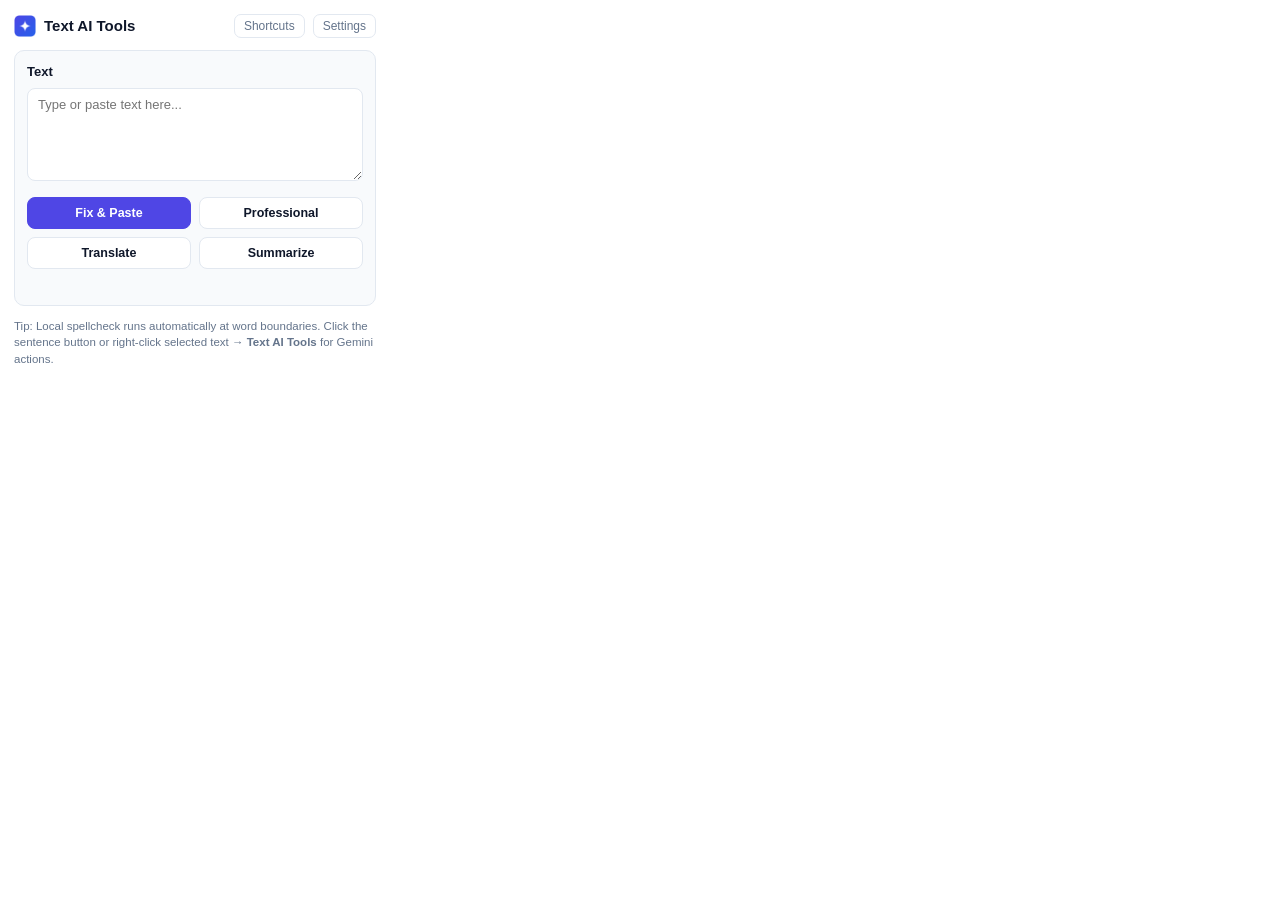
==== popup.html @ 30181b88 "feat: local spellcheck, Turkish morphology/deasciifier, bilingual matching & manual Gemini suggestio" ====
<!DOCTYPE html>
<html lang="en">
  <head>
    <meta charset="UTF-8" />
    <title>Text AI Tools</title>
    <link rel="stylesheet" href="styles.css" />
  </head>
  <body class="popup-body">
    <div class="header">
      <div class="title-wrap">
        <img src="icons/icon48.png" alt="Logo" />
        <h1>Text AI Tools</h1>
      </div>
      <div class="row">
        <button id="open-shortcuts" class="link-btn" type="button">Shortcuts</button>
        <button id="open-options" class="link-btn" type="button">Settings</button>
      </div>
    </div>

    <div id="api-banner" class="card hidden">
      <label for="quick-key">Gemini API Key Required</label>
      <div class="row">
        <input id="quick-key" type="password" placeholder="AIza..." />
        <button id="save-quick-key" class="btn btn-primary" type="button">Save</button>
      </div>
      <div class="hint">
        Stored locally (unencrypted) in your browser profile (<code>chrome.storage.local</code>). Open <b>Settings</b> for security boundary details.
      </div>
    </div>

    <div class="card">
      <label for="input-text">Text</label>
      <textarea id="input-text" rows="5" placeholder="Type or paste text here..."></textarea>
      <div class="actions-grid">
        <button class="btn btn-primary action-btn" data-action="fix" type="button">Fix &amp; Paste</button>
        <button class="btn action-btn" data-action="professional" type="button">Professional</button>
        <button class="btn action-btn" id="translate-btn" data-action="translate" type="button">Translate</button>
        <button class="btn action-btn" data-action="summarize" type="button">Summarize</button>
      </div>
      <div id="status" class="status"></div>
    </div>

    <div id="result-card" class="card hidden">
      <div class="row-between" style="margin-bottom: 6px;">
        <label for="output-text" style="margin-bottom: 0;">Result</label>
        <button id="copy-output" class="link-btn" type="button">Copy</button>
      </div>
      <textarea id="output-text" rows="5" readonly></textarea>
    </div>

    <div class="hint">
      Tip: Local spellcheck runs automatically at word boundaries. Click the sentence button or right-click selected text → <b>Text AI Tools</b> for Gemini actions.
    </div>

    <script type="module" src="popup.js"></script>
  </body>
</html>
---- styles.css ----
:root {
  color-scheme: light dark;
  --bg: #ffffff;
  --surface: #f8fafc;
  --border: #e2e8f0;
  --text: #0f172a;
  --muted: #64748b;
  --primary: #4f46e5;
  --primary-hover: #4338ca;
  --success: #059669;
  --danger: #dc2626;
  --notice-bg: #fffbeb;
  --notice-border: #f59e0b;
  --notice-text: #78350f;
}

@media (prefers-color-scheme: dark) {
  :root {
    --bg: #0f172a;
    --surface: #1e293b;
    --border: #334155;
    --text: #f8fafc;
    --muted: #94a3b8;
    --primary: #6366f1;
    --primary-hover: #4f46e5;
    --success: #34d399;
    --danger: #f87171;
    --notice-bg: rgba(245, 158, 11, 0.12);
    --notice-border: #d97706;
    --notice-text: #fde68a;
  }
}

* {
  box-sizing: border-box;
}

body {
  margin: 0;
  background: var(--bg);
  color: var(--text);
  font-family: -apple-system, BlinkMacSystemFont, "Segoe UI", Roboto, sans-serif;
  font-size: 13px;
  line-height: 1.45;
}

.popup-body {
  width: 390px;
  padding: 14px;
}

.options-body {
  max-width: 560px;
  margin: 32px auto;
  padding: 20px;
}

.header {
  display: flex;
  align-items: center;
  justify-content: space-between;
  margin-bottom: 12px;
}

.title-wrap {
  display: flex;
  align-items: center;
  gap: 8px;
}

.title-wrap img {
  width: 22px;
  height: 22px;
}

h1 {
  margin: 0;
  font-size: 15px;
  font-weight: 700;
}

.link-btn {
  background: transparent;
  border: 1px solid var(--border);
  color: var(--muted);
  border-radius: 7px;
  padding: 4px 9px;
  font-size: 12px;
  cursor: pointer;
}

.link-btn:hover {
  color: var(--text);
  border-color: var(--muted);
}

.card {
  background: var(--surface);
  border: 1px solid var(--border);
  border-radius: 10px;
  padding: 12px;
  margin-bottom: 12px;
}

label {
  display: block;
  font-weight: 600;
  margin-bottom: 6px;
}

textarea,
input[type="text"],
input[type="password"] {
  width: 100%;
  background: var(--bg);
  color: var(--text);
  border: 1px solid var(--border);
  border-radius: 8px;
  padding: 8px 10px;
  font-family: inherit;
  font-size: 13px;
  resize: vertical;
}

textarea:focus,
input:focus {
  outline: 2px solid var(--primary);
  outline-offset: -1px;
}

.actions-grid {
  display: grid;
  grid-template-columns: 1fr 1fr;
  gap: 8px;
  margin-top: 10px;
}

.btn {
  border: 1px solid var(--border);
  background: var(--bg);
  color: var(--text);
  border-radius: 8px;
  padding: 8px 10px;
  font-size: 12.5px;
  font-weight: 600;
  cursor: pointer;
  transition: background 0.12s ease;
}

.btn:hover:not(:disabled) {
  background: var(--surface);
}

.btn:disabled {
  opacity: 0.55;
  cursor: not-allowed;
}

.btn-primary {
  background: var(--primary);
  border-color: var(--primary);
  color: #ffffff;
}

.btn-primary:hover:not(:disabled) {
  background: var(--primary-hover);
}

.row {
  display: flex;
  align-items: center;
  gap: 8px;
}

.row-between {
  display: flex;
  align-items: center;
  justify-content: space-between;
  gap: 8px;
}

.checkbox-row {
  display: flex;
  align-items: flex-start;
  gap: 8px;
  font-weight: 500;
  margin-bottom: 8px;
  cursor: pointer;
}

.checkbox-row:last-child {
  margin-bottom: 0;
}

.checkbox-row input[type="checkbox"] {
  margin-top: 2px;
  flex-shrink: 0;
}

.security-notice {
  margin-top: 10px;
  padding: 9px 11px;
  border-radius: 8px;
  border: 1px solid var(--notice-border);
  background: var(--notice-bg);
  color: var(--notice-text);
  font-size: 12px;
  line-height: 1.45;
}

.status {
  font-size: 12px;
  margin-top: 8px;
  min-height: 16px;
}

.status.ok {
  color: var(--success);
}

.status.err {
  color: var(--danger);
}

.hint {
  color: var(--muted);
  font-size: 11.5px;
  margin-top: 6px;
}

.hidden {
  display: none !important;
}
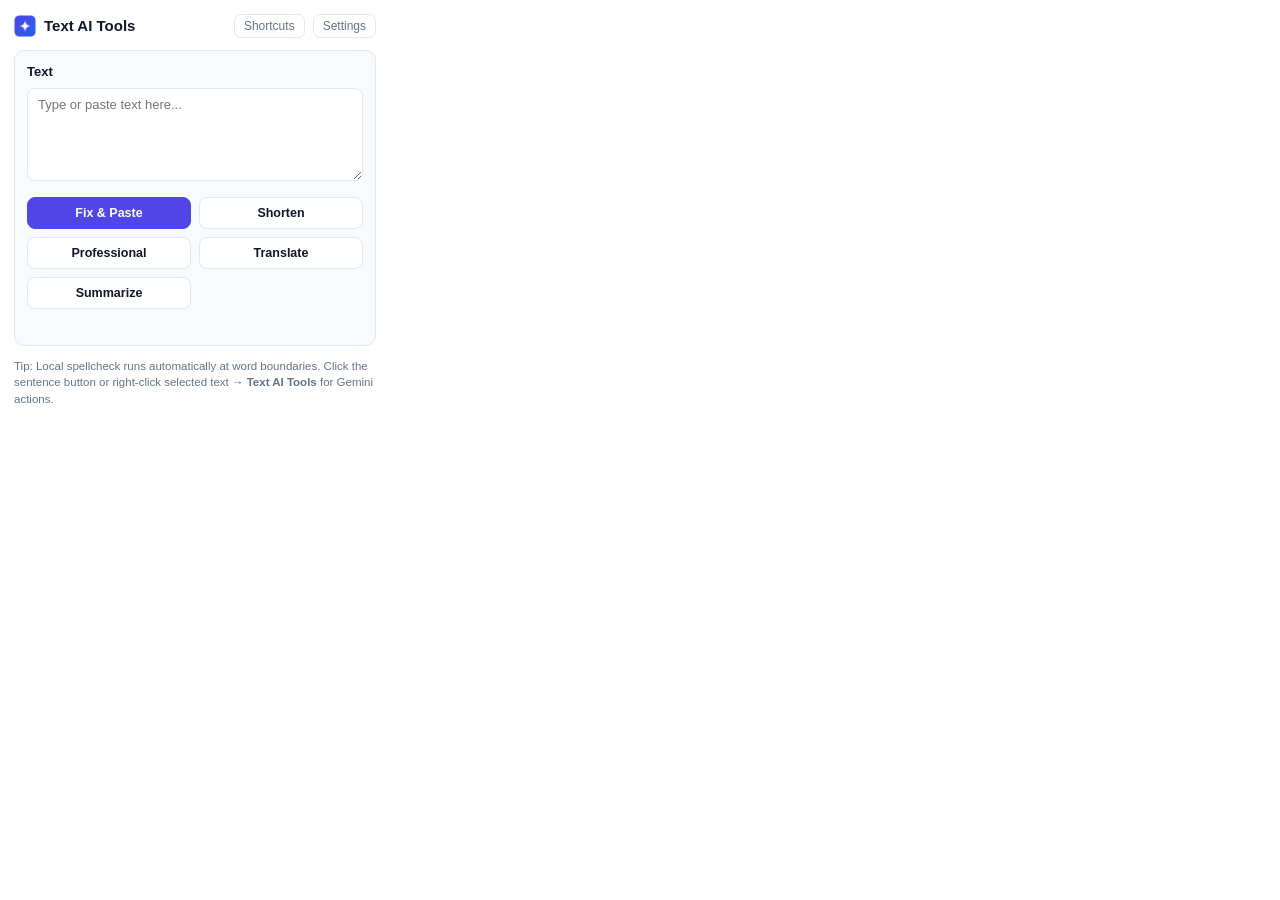
==== commit 048c7df6: "feat: add concise/shorten action (reduce filler & character count while keeping structure and meanin" ====
--- a/popup.html
+++ b/popup.html
@@ -33,6 +33,7 @@
       <textarea id="input-text" rows="5" placeholder="Type or paste text here..."></textarea>
       <div class="actions-grid">
         <button class="btn btn-primary action-btn" data-action="fix" type="button">Fix &amp; Paste</button>
+        <button class="btn action-btn" data-action="concise" type="button">Shorten</button>
         <button class="btn action-btn" data-action="professional" type="button">Professional</button>
         <button class="btn action-btn" id="translate-btn" data-action="translate" type="button">Translate</button>
         <button class="btn action-btn" data-action="summarize" type="button">Summarize</button>
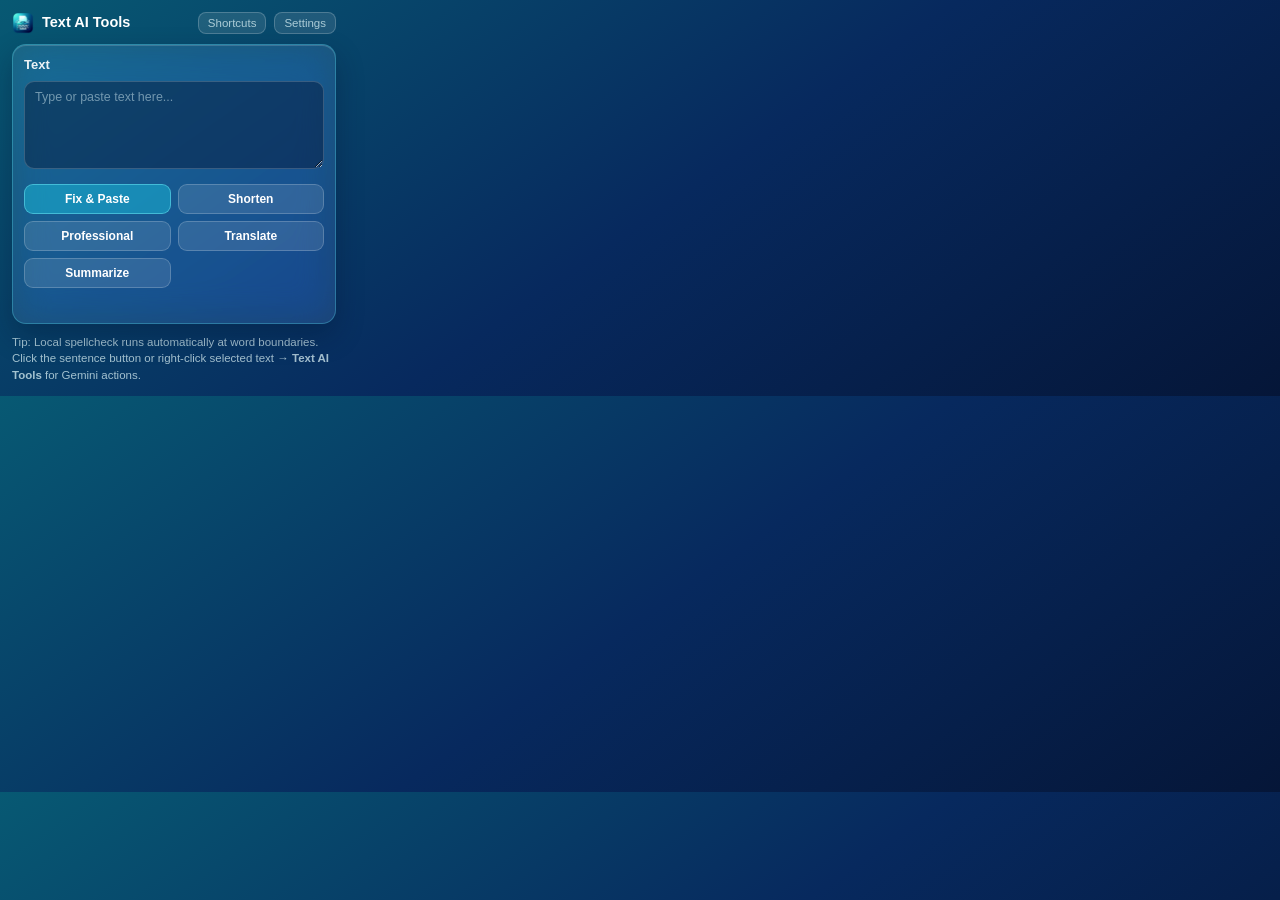
==== commit 43af116b: "fix: handle restricted shortcuts URLs with clipboard fallback and use callAI in popup" ====
--- a/popup.html
+++ b/popup.html
@@ -18,13 +18,13 @@
     </div>
 
     <div id="api-banner" class="card hidden">
-      <label for="quick-key">Gemini API Key Required</label>
+      <label for="quick-key">API Key Required</label>
       <div class="row">
-        <input id="quick-key" type="password" placeholder="AIza..." />
+        <input id="quick-key" type="password" placeholder="AIza... / sk-... / sk-or-..." />
         <button id="save-quick-key" class="btn btn-primary" type="button">Save</button>
       </div>
       <div class="hint">
-        Stored locally (unencrypted) in your browser profile (<code>chrome.storage.local</code>). Open <b>Settings</b> for security boundary details.
+        Stored locally in <code>chrome.storage.local</code>. Open <b>Settings</b> to choose provider or model.
       </div>
     </div>
 
--- a/styles.css
+++ b/styles.css
@@ -1,34 +1,17 @@
 :root {
-  color-scheme: light dark;
-  --bg: #ffffff;
-  --surface: #f8fafc;
-  --border: #e2e8f0;
-  --text: #0f172a;
-  --muted: #64748b;
-  --primary: #4f46e5;
-  --primary-hover: #4338ca;
-  --success: #059669;
-  --danger: #dc2626;
-  --notice-bg: #fffbeb;
-  --notice-border: #f59e0b;
-  --notice-text: #78350f;
-}
-
-@media (prefers-color-scheme: dark) {
-  :root {
-    --bg: #0f172a;
-    --surface: #1e293b;
-    --border: #334155;
-    --text: #f8fafc;
-    --muted: #94a3b8;
-    --primary: #6366f1;
-    --primary-hover: #4f46e5;
-    --success: #34d399;
-    --danger: #f87171;
-    --notice-bg: rgba(245, 158, 11, 0.12);
-    --notice-border: #d97706;
-    --notice-text: #fde68a;
-  }
+  color-scheme: dark;
+  --bg: linear-gradient(145deg, #075973 0%, #07295e 52%, #051638 100%);
+  --surface: rgba(255, 255, 255, 0.09);
+  --border: rgba(89, 230, 245, 0.30);
+  --text: #f8fafc;
+  --muted: rgba(224, 247, 250, 0.72);
+  --primary: rgba(25, 184, 214, 0.52);
+  --primary-hover: rgba(46, 209, 230, 0.68);
+  --success: #5eead4;
+  --danger: #fca5a5;
+  --notice-bg: rgba(245, 158, 11, 0.14);
+  --notice-border: rgba(251, 191, 36, 0.45);
+  --notice-text: #fde68a;
 }
 
 * {
@@ -45,8 +28,8 @@
 }
 
 .popup-body {
-  width: 390px;
-  padding: 14px;
+  width: 348px;
+  padding: 12px;
 }
 
 .options-body {
@@ -59,7 +42,7 @@
   display: flex;
   align-items: center;
   justify-content: space-between;
-  margin-bottom: 12px;
+  margin-bottom: 10px;
 }
 
 .title-wrap {
@@ -71,84 +54,99 @@
 .title-wrap img {
   width: 22px;
   height: 22px;
+  border-radius: 5px;
 }
 
 h1 {
   margin: 0;
-  font-size: 15px;
+  font-size: 14.5px;
   font-weight: 700;
+  color: #ffffff;
 }
 
 .link-btn {
-  background: transparent;
-  border: 1px solid var(--border);
+  background: rgba(255, 255, 255, 0.10);
+  border: 1px solid rgba(255, 255, 255, 0.20);
   color: var(--muted);
-  border-radius: 7px;
+  border-radius: 8px;
   padding: 4px 9px;
-  font-size: 12px;
+  font-size: 11.5px;
+  font-weight: 500;
   cursor: pointer;
+  transition: background 0.12s ease, color 0.12s ease;
 }
 
 .link-btn:hover {
-  color: var(--text);
-  border-color: var(--muted);
+  color: #ffffff;
+  background: rgba(46, 209, 230, 0.28);
+  border-color: rgba(130, 240, 252, 0.45);
 }
 
 .card {
   background: var(--surface);
+  backdrop-filter: blur(18px) saturate(160%);
+  -webkit-backdrop-filter: blur(18px) saturate(160%);
   border: 1px solid var(--border);
-  border-radius: 10px;
-  padding: 12px;
-  margin-bottom: 12px;
+  border-radius: 14px;
+  padding: 11px;
+  margin-bottom: 10px;
+  box-shadow: 0 12px 28px rgba(4, 18, 48, 0.30), inset 0 1px 0 rgba(255, 255, 255, 0.16);
 }
 
 label {
   display: block;
   font-weight: 600;
   margin-bottom: 6px;
+  color: rgba(255, 255, 255, 0.92);
 }
 
 textarea,
 input[type="text"],
 input[type="password"] {
   width: 100%;
-  background: var(--bg);
-  color: var(--text);
-  border: 1px solid var(--border);
-  border-radius: 8px;
+  background: rgba(4, 18, 48, 0.42);
+  color: #ffffff;
+  border: 1px solid rgba(255, 255, 255, 0.18);
+  border-radius: 10px;
   padding: 8px 10px;
   font-family: inherit;
-  font-size: 13px;
+  font-size: 12.5px;
   resize: vertical;
+}
+
+textarea::placeholder,
+input::placeholder {
+  color: rgba(224, 247, 250, 0.48);
 }
 
 textarea:focus,
 input:focus {
-  outline: 2px solid var(--primary);
+  outline: 1.5px solid rgba(89, 230, 245, 0.72);
   outline-offset: -1px;
 }
 
 .actions-grid {
   display: grid;
   grid-template-columns: 1fr 1fr;
-  gap: 8px;
-  margin-top: 10px;
+  gap: 7px;
+  margin-top: 9px;
 }
 
 .btn {
-  border: 1px solid var(--border);
-  background: var(--bg);
-  color: var(--text);
-  border-radius: 8px;
-  padding: 8px 10px;
-  font-size: 12.5px;
+  border: 1px solid rgba(255, 255, 255, 0.20);
+  background: rgba(255, 255, 255, 0.11);
+  color: #ffffff;
+  border-radius: 9px;
+  padding: 7px 10px;
+  font-size: 12px;
   font-weight: 600;
   cursor: pointer;
-  transition: background 0.12s ease;
+  transition: background 0.12s ease, border-color 0.12s ease;
 }
 
 .btn:hover:not(:disabled) {
-  background: var(--surface);
+  background: rgba(46, 209, 230, 0.34);
+  border-color: rgba(255, 255, 255, 0.45);
 }
 
 .btn:disabled {
@@ -158,12 +156,13 @@
 
 .btn-primary {
   background: var(--primary);
-  border-color: var(--primary);
+  border-color: rgba(115, 240, 250, 0.48);
   color: #ffffff;
 }
 
 .btn-primary:hover:not(:disabled) {
   background: var(--primary-hover);
+  border-color: rgba(255, 255, 255, 0.58);
 }
 
 .row {
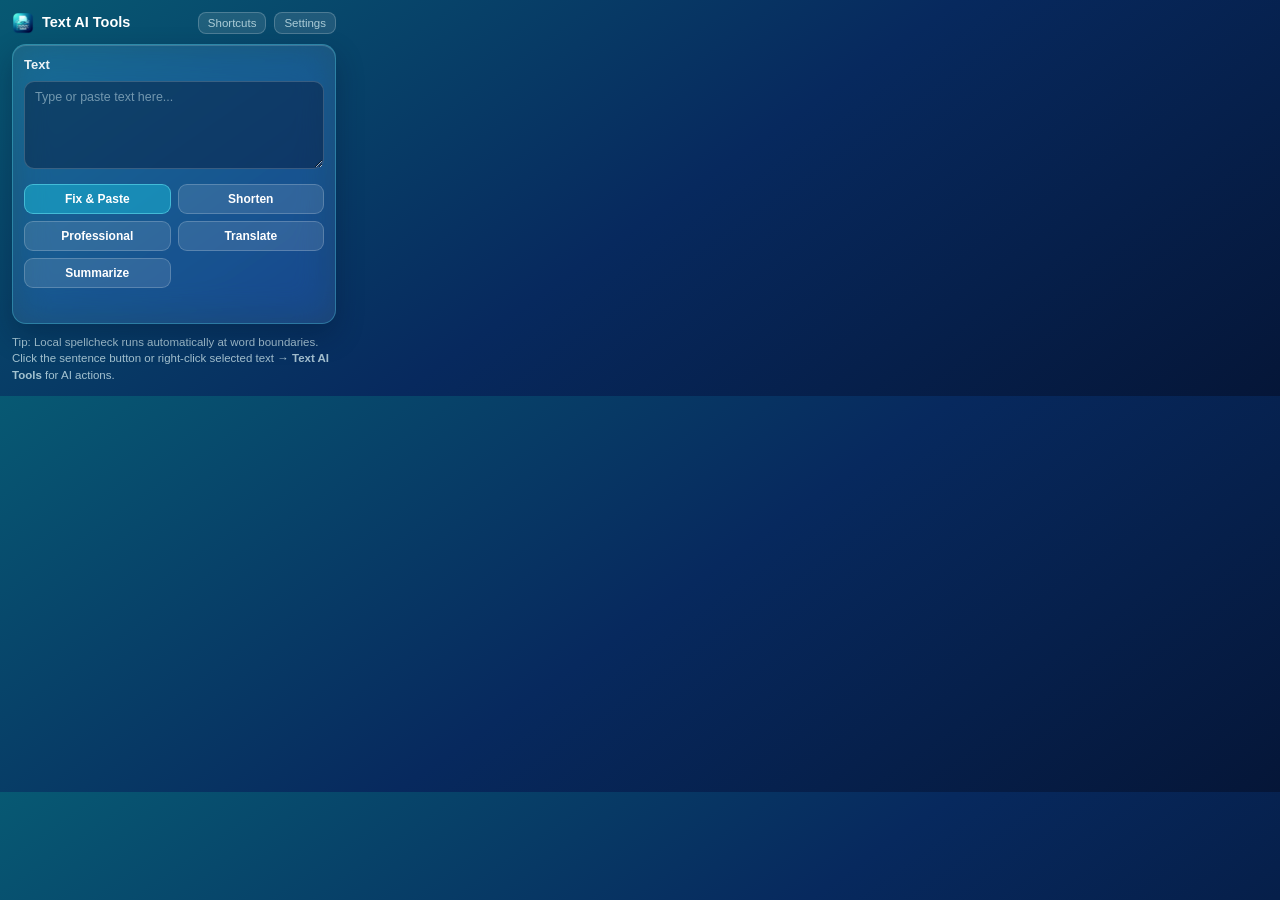
==== commit 62bbbf35: "fix: show inline extension shortcuts card in Orion and non-Chromium browsers" ====
--- a/popup.html
+++ b/popup.html
@@ -49,8 +49,19 @@
       <textarea id="output-text" rows="5" readonly></textarea>
     </div>
 
+    <div id="shortcuts-card" class="card hidden">
+      <div class="row-between" style="margin-bottom: 6px;">
+        <label style="margin-bottom: 0;">Extension Shortcuts</label>
+        <button id="close-shortcuts" class="link-btn" type="button">Close</button>
+      </div>
+      <div id="shortcuts-list" class="hint" style="margin-bottom: 6px;"></div>
+      <div class="hint">
+        In Orion / Safari-based browsers, <code>chrome://extensions/shortcuts</code> is unavailable. Manage shortcuts in <b>Orion → Settings → Extensions</b> or <b>System Settings → Keyboard Shortcuts</b>.
+      </div>
+    </div>
+
     <div class="hint">
-      Tip: Local spellcheck runs automatically at word boundaries. Click the sentence button or right-click selected text → <b>Text AI Tools</b> for Gemini actions.
+      Tip: Local spellcheck runs automatically at word boundaries. Click the sentence button or right-click selected text → <b>Text AI Tools</b> for AI actions.
     </div>
 
     <script type="module" src="popup.js"></script>
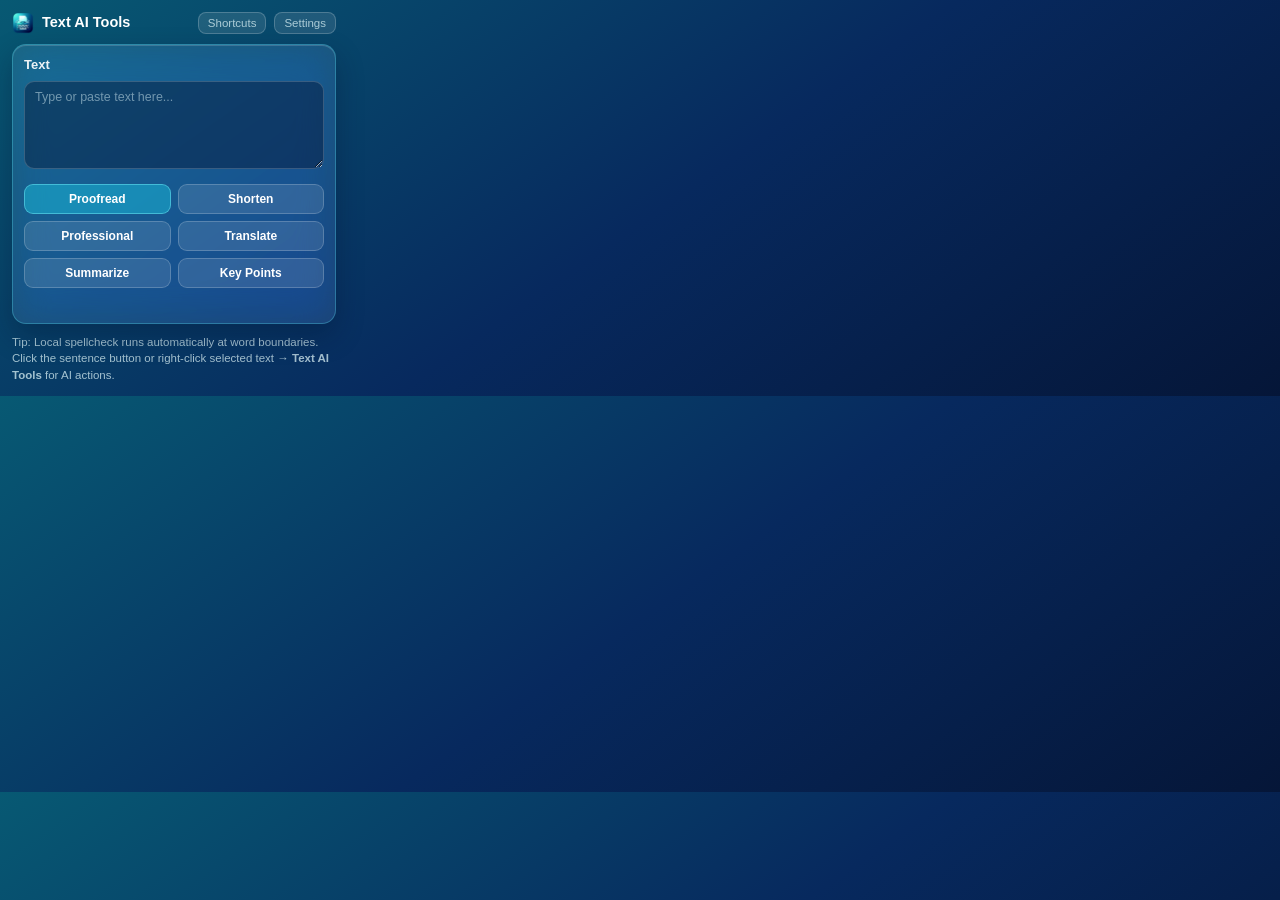
==== commit 1a1d0fcb: "feat: rename Fix action to Proofread and add Key Points extraction action" ====
--- a/popup.html
+++ b/popup.html
@@ -17,6 +17,27 @@
       </div>
     </div>
 
+    <div id="update-banner" class="card hidden" style="padding: 10px 12px;">
+      <div class="row-between">
+        <span id="update-label" style="font-size: 12px; font-weight: 600;">New version available</span>
+        <button id="update-now-btn" class="btn btn-primary" type="button" style="padding: 5px 10px; font-size: 12px;">Update</button>
+      </div>
+    </div>
+
+    <div id="shortcuts-card" class="card hidden">
+      <div class="row-between" style="margin-bottom: 6px;">
+        <label style="margin-bottom: 0;">Extension Shortcuts</label>
+        <button id="close-shortcuts" class="link-btn" type="button">Close</button>
+      </div>
+      <div id="shortcuts-list" class="hint" style="margin-bottom: 8px;"></div>
+      <div class="row" style="margin-bottom: 6px;">
+        <button id="open-browser-shortcuts" class="btn" type="button" style="font-size: 12px; padding: 6px 10px;">Open Browser Shortcuts Page</button>
+      </div>
+      <div class="hint">
+        Orion / Safari users: manage shortcuts in <b>Orion → Settings → Extensions</b> or <b>macOS System Settings → Keyboard Shortcuts</b>.
+      </div>
+    </div>
+
     <div id="api-banner" class="card hidden">
       <label for="quick-key">API Key Required</label>
       <div class="row">
@@ -32,11 +53,12 @@
       <label for="input-text">Text</label>
       <textarea id="input-text" rows="5" placeholder="Type or paste text here..."></textarea>
       <div class="actions-grid">
-        <button class="btn btn-primary action-btn" data-action="fix" type="button">Fix &amp; Paste</button>
+        <button class="btn btn-primary action-btn" data-action="fix" type="button">Proofread</button>
         <button class="btn action-btn" data-action="concise" type="button">Shorten</button>
         <button class="btn action-btn" data-action="professional" type="button">Professional</button>
         <button class="btn action-btn" id="translate-btn" data-action="translate" type="button">Translate</button>
         <button class="btn action-btn" data-action="summarize" type="button">Summarize</button>
+        <button class="btn action-btn" data-action="keypoints" type="button">Key Points</button>
       </div>
       <div id="status" class="status"></div>
     </div>
@@ -49,17 +71,6 @@
       <textarea id="output-text" rows="5" readonly></textarea>
     </div>
 
-    <div id="shortcuts-card" class="card hidden">
-      <div class="row-between" style="margin-bottom: 6px;">
-        <label style="margin-bottom: 0;">Extension Shortcuts</label>
-        <button id="close-shortcuts" class="link-btn" type="button">Close</button>
-      </div>
-      <div id="shortcuts-list" class="hint" style="margin-bottom: 6px;"></div>
-      <div class="hint">
-        In Orion / Safari-based browsers, <code>chrome://extensions/shortcuts</code> is unavailable. Manage shortcuts in <b>Orion → Settings → Extensions</b> or <b>System Settings → Keyboard Shortcuts</b>.
-      </div>
-    </div>
-
     <div class="hint">
       Tip: Local spellcheck runs automatically at word boundaries. Click the sentence button or right-click selected text → <b>Text AI Tools</b> for AI actions.
     </div>
